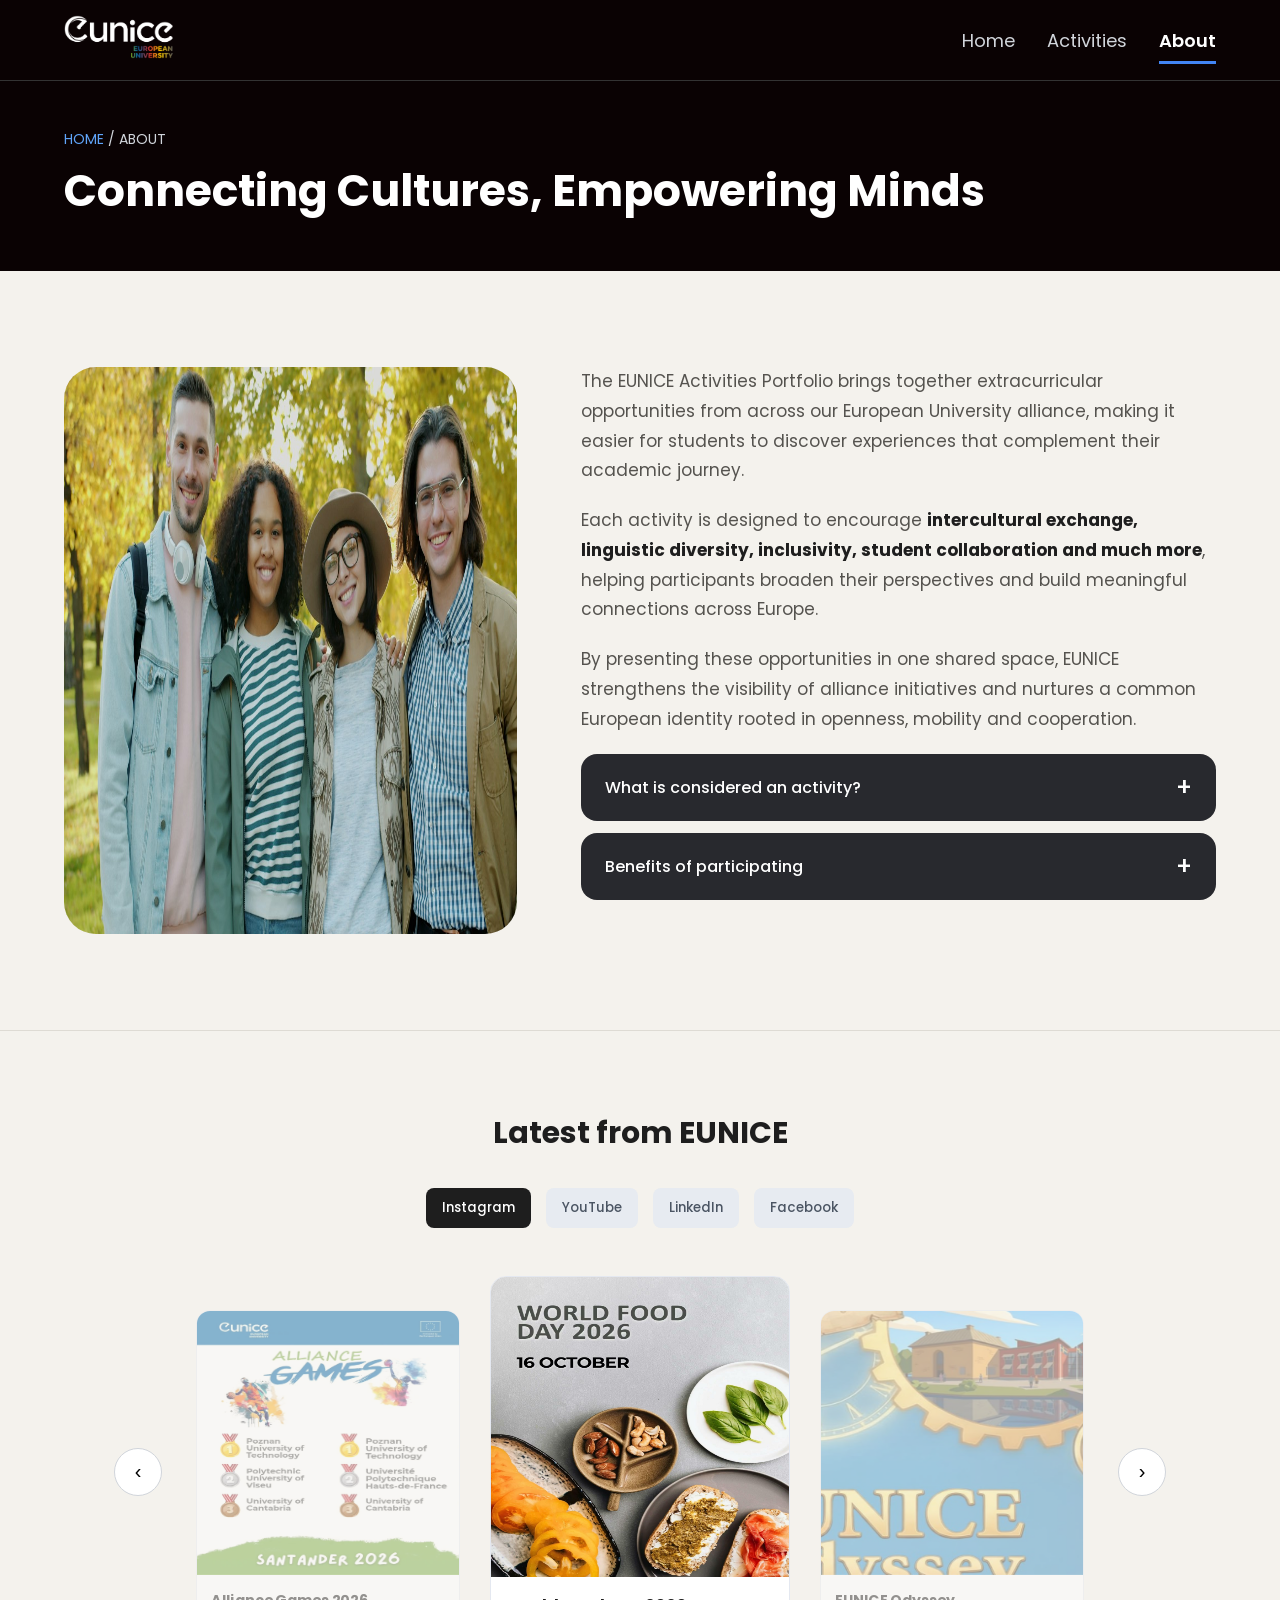
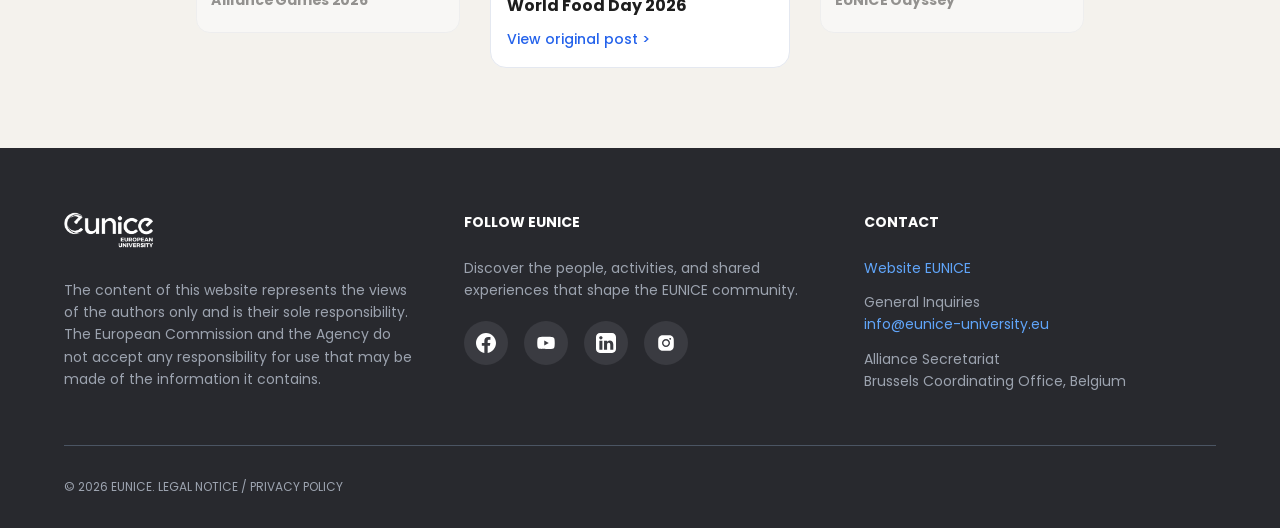
==== eunice/about.html @ 4d5aa2b0 "Início de implementação em PI2" ====
<!DOCTYPE html>
<html lang="en">
<head>
  <meta charset="UTF-8">
  <meta name="viewport" content="width=device-width, initial-scale=1.0">
  <title>About - EUNICE</title>
  <link rel="icon" href="favicon.svg">
  <link href="https://fonts.googleapis.com/css2?family=Poppins:wght@400;500;600;700&display=swap" rel="stylesheet">
  <link rel="stylesheet" href="css/style.css">
</head>
<body>
<header>
  <div class="container nav">
    <a href="index.html"><img src="assets/eunice-logo-negative.png" alt="EUNICE European University"></a>
    <button id="menu-btn" type="button">&#9776;</button>
    <ul id="menu">
      <li><a href="index.html">Home</a></li>
      <li><a href="#">Activities</a></li>
      <li><a href="about.html" class="active">About</a></li>
    </ul>
  </div>
</header>
<main class="about-page">
  <section class="page-banner">
    <div class="container">
      <div class="breadcrumb"><a href="index.html">Home</a> / About</div>
      <h1>Connecting Cultures, Empowering Minds</h1>
    </div>
  </section>

  <section class="container about-main">
    <div class="about-img">
      <img src="assets/about-students.jpg" alt="A diverse group of EUNICE students smiling together outdoors on campus">
    </div>
    <div class="about-text">
      <p>The EUNICE Activities Portfolio brings together extracurricular opportunities from across our European University alliance, making it easier for students to discover experiences that complement their academic journey.</p>
      <p>Each activity is designed to encourage <strong>intercultural exchange, linguistic diversity, inclusivity, student collaboration and much more</strong>, helping participants broaden their perspectives and build meaningful connections across Europe.</p>
      <p>By presenting these opportunities in one shared space, EUNICE strengthens the visibility of alliance initiatives and nurtures a common European identity rooted in openness, mobility and cooperation.</p>

      <div class="acc">
        <button class="acc-btn" type="button">What is considered an activity? <span>+</span></button>
        <div class="acc-body">Activities may include workshops, cultural events, language initiatives, student-led projects, volunteering and other learning experiences outside the formal curriculum.</div>
      </div>
      <div class="acc">
        <button class="acc-btn" type="button">Benefits of participating <span>+</span></button>
        <div class="acc-body">Participation fosters personal growth, intercultural awareness, new skills, and lasting connections among students across the EUNICE alliance. It promotes cognitive flexibility, communication, digital and intercultural competence, problem-solving, self-management, teamwork, and technical skills, empowering individuals to thrive in a changing world and make a meaningful impact on society.</div>
      </div>
    </div>
  </section>

  <section class="social" id="latest-social">
    <h2>Latest from EUNICE</h2>
    <div class="nets" id="nets"></div>
    <div class="carousel">
      <button class="arrow" id="p-prev" type="button">&lsaquo;</button>
      <div id="posts"></div>
      <button class="arrow" id="p-next" type="button">&rsaquo;</button>
    </div>
  </section>
</main>
<footer>
  <div class="container">
    <div class="foot-cols">
      <div>
        <a href="index.html"><img class="logo" src="assets/eunice-logo-white.png" alt="EUNICE"></a>
        <p>The content of this website represents the views of the authors only and is their sole responsibility. The European Commission and the Agency do not accept any responsibility for use that may be made of the information it contains.</p>
      </div>
      <div>
        <h2>Follow EUNICE</h2>
        <p>Discover the people, activities, and shared experiences that shape the EUNICE community.</p>
        <div class="social-icons">
          <a href="https://www.facebook.com/euniceuniversity/" target="_blank"><img src="assets/1bd27.svg" alt="Facebook"></a>
          <a href="https://www.youtube.com/@euniceuniversity" target="_blank"><img src="assets/2d2a8.svg" alt="YouTube"></a>
          <a href="https://www.linkedin.com/company/eunice-european-university/" target="_blank"><img src="assets/5a72d.svg" alt="LinkedIn"></a>
          <a href="https://www.instagram.com/eunice_uni_/" target="_blank"><img src="assets/a22d2.svg" alt="Instagram"></a>
        </div>
      </div>
      <div>
        <h2>Contact</h2>
        <ul>
          <li><a href="https://eunice-university.eu" target="_blank">Website EUNICE</a></li>
          <li>General Inquiries<br><a href="mailto:info@eunice-university.eu">info@eunice-university.eu</a></li>
          <li>Alliance Secretariat<br>Brussels Coordinating Office, Belgium</li>
        </ul>
      </div>
    </div>
    <div class="copy">&copy; 2026 EUNICE. LEGAL NOTICE / PRIVACY POLICY</div>
  </div>
</footer>
<script src="js/main.js"></script>
</body>
</html>
---- eunice/css/style.css ----
/* ===== Base ===== */
* { box-sizing: border-box; margin: 0; padding: 0; }
body { font-family: 'Poppins', sans-serif; color: #1e1e1e; background: #fff; }
a { text-decoration: none; color: inherit; }
img { max-width: 100%; }
ul { list-style: none; }
.container { max-width: 1200px; margin: 0 auto; padding: 0 24px; }

/* ===== Header ===== */
header { position: sticky; top: 0; z-index: 10; background: #0a0203; border-bottom: 1px solid #333; }
.nav { display: flex; justify-content: space-between; align-items: center; height: 80px; }
.nav img { height: 44px; }
.nav ul { display: flex; gap: 32px; }
.nav ul a { color: #d1d5db; font-size: 18px; padding: 8px 0; border-bottom: 3px solid transparent; }
.nav ul a:hover { color: #fff; }
.nav ul a.active { color: #fff; font-weight: 600; border-bottom-color: #4285f4; }
#menu-btn { display: none; background: none; border: 0; color: #fff; font-size: 28px; cursor: pointer; }

/* ===== Hero ===== */
.hero { background: #eaeaea; min-height: 620px; display: flex; align-items: center; padding: 64px 0; overflow: hidden; }
.hero .container { display: flex; align-items: center; gap: 48px; }
.hero-text { flex: 7; }
.hero h1 { font-size: 64px; line-height: 1.1; margin-bottom: 24px; }
.hero p { font-size: 22px; line-height: 1.6; color: #374151; margin-bottom: 32px; max-width: 640px; }
.btn { display: inline-block; background: #28292e; color: #fff; padding: 16px 32px; border-radius: 12px; font-weight: 600; transition: background 0.2s; }
.btn:hover { background: #000; }
.hero-img { flex: 5; position: relative; display: flex; justify-content: center; }
.hero-img img { width: 340px; }
.hero-img .ghost { position: absolute; top: 0; left: 50%; margin-left: -170px; }
.ghost1 { transform: rotate(35deg); opacity: 0.4; }
.ghost2 { transform: rotate(15deg); opacity: 0.7; }

/* ===== Estatísticas ===== */
.stats { background: #f8f9fa; border-top: 1px solid #e5e7eb; border-bottom: 1px solid #e5e7eb; padding: 56px 0; }
.stats .container { display: flex; text-align: center; }
.stat { flex: 1; padding: 0 16px; border-left: 1px solid #e5e7eb; }
.stat:first-child { border-left: 0; }
.stat strong { display: block; font-size: 56px; color: #2563eb; }
.stat span { display: block; font-size: 20px; font-weight: 600; text-transform: uppercase; margin-top: 8px; }
.stat p { color: #6b7280; font-size: 14px; margin-top: 4px; }

/* ===== Testemunhos ===== */
.testimonials { padding: 96px 0; text-align: center; }
.testimonials h2 { font-size: 44px; margin-bottom: 12px; }
.testimonials .sub { color: #4b5563; font-size: 18px; margin-bottom: 56px; }
.t-wrap { display: flex; align-items: center; gap: 20px; max-width: 1000px; margin: 0 auto; }
.arrow { width: 48px; height: 48px; flex-shrink: 0; border-radius: 50%; border: 1px solid #d1d5db; background: #fff; font-size: 20px; cursor: pointer; }
.arrow:hover { background: #f3f4f6; }
.t-card { flex: 1; display: flex; gap: 32px; align-items: center; background: #f9fafb; border: 1px solid #e5e7eb; border-radius: 24px; padding: 48px; text-align: left; }
.t-card img { width: 112px; height: 112px; border-radius: 50%; }
.stars { color: #fbbf24; margin-top: 12px; text-align: center; }
.t-card blockquote { font-size: 22px; font-style: italic; line-height: 1.6; margin-bottom: 16px; }
.t-card b { display: block; font-size: 20px; }
.t-card .role { color: #2563eb; font-weight: 500; }
.t-card .inst { color: #6b7280; font-size: 14px; }
.dots { display: flex; justify-content: center; gap: 10px; margin-top: 32px; }
.dots button { width: 10px; height: 10px; border: 0; border-radius: 5px; background: #d1d5db; cursor: pointer; }
.dots button.on { width: 32px; background: #2563eb; }

/* ===== About ===== */
.about-page { background: #f4f2ed; }
.page-banner { background: #0a0203; color: #fff; padding: 48px 0; }
.breadcrumb { font-size: 14px; text-transform: uppercase; margin-bottom: 8px; color: #d1d5db; }
.breadcrumb a { color: #60a5fa; }
.page-banner h1 { font-size: 44px; }
.about-main { display: flex; gap: 64px; align-items: flex-start; padding-top: 96px; padding-bottom: 96px; }
.about-img { flex: 5; }
.about-img img { width: 100%; aspect-ratio: 4 / 5; border-radius: 32px; display: block; }
.about-text { flex: 7; max-width: 680px; }
.about-text p { font-size: 17px; line-height: 1.75; color: #55534f; margin-bottom: 20px; }
.about-text strong { color: #1e1e1e; }
.acc { background: #28292e; color: #fff; border-radius: 16px; margin-top: 12px; overflow: hidden; }
.acc-btn { width: 100%; display: flex; justify-content: space-between; align-items: center; background: none; border: 0; color: #fff; font-family: inherit; font-size: 16px; font-weight: 500; text-align: left; padding: 16px 24px; cursor: pointer; }
.acc-btn span { font-size: 24px; }
.acc-body { display: none; padding: 20px 24px; border-top: 1px solid #444; color: #d1d5db; line-height: 1.7; }
.acc.open .acc-body { display: block; }

/* ===== Contact / Social ===== */
.social { background: #f4f2ed; border-top: 1px solid #dedbd4; padding: 80px 0; text-align: center; }
.social h2 { font-size: 30px; }
.nets { display: flex; justify-content: center; gap: 15px; margin: 32px 0 48px; }
.nets button { padding: 10px 16px; border: 0; border-radius: 8px; background: #e7ebf1; color: #4b5563; font-family: inherit; font-weight: 500; cursor: pointer; }
.nets button.sel { background: #1e1e1e; color: #fff; }
.carousel { display: flex; justify-content: center; align-items: center; gap: 16px; }
#posts { display: flex; align-items: center; justify-content: center; gap: 12px; }
.post { width: 300px; background: #fff; border: 1px solid #e4e8f0; border-radius: 16px; overflow: hidden; text-align: left; opacity: 0.45; transform: scale(0.88); cursor: pointer; }
.post.active { opacity: 1; transform: scale(1); cursor: default; }
.post img { width: 100%; height: 300px; background: #f3f4f6; display: block; }
.post div { padding: 16px; }
.post h3 { font-size: 16px; margin-bottom: 8px; }
.post a { color: #2563eb; font-size: 14px; font-weight: 500; }

/* ===== Footer ===== */
footer { background: #28292e; color: #fff; padding: 64px 0 32px; }
.foot-cols { display: flex; gap: 48px; padding-bottom: 40px; border-bottom: 1px solid #4b5563; }
.foot-cols > div { flex: 1; }
.foot-cols img.logo { height: 36px; margin-bottom: 24px; }
footer h2 { font-size: 14px; text-transform: uppercase; margin-bottom: 24px; }
footer p, footer li { color: #9ca3af; font-size: 14px; line-height: 1.6; margin-bottom: 12px; }
footer a { color: #60a5fa; }
.social-icons { display: flex; gap: 16px; margin-top: 20px; }
.social-icons a { width: 44px; height: 44px; border-radius: 50%; background: #3a3b41; display: flex; justify-content: center; align-items: center; }
.social-icons img { width: 20px; }
.copy { padding-top: 32px; font-size: 12px; color: #9ca3af; }

/* ===== Mobile ===== */
@media (max-width: 768px) {
  #menu-btn { display: block; }
  .nav ul { display: none; position: absolute; top: 80px; left: 0; right: 0; flex-direction: column; gap: 0; background: #0a0203; padding: 12px 24px; }
  .nav ul.open { display: flex; }
  .nav ul a { display: block; padding: 12px 0; }
  .hero .container, .stats .container, .about-main, .foot-cols { flex-direction: column; }
  .hero h1 { font-size: 40px; }
  .stat { border-left: 0; border-top: 1px solid #e5e7eb; padding: 24px 0; }
  .stat:first-child { border-top: 0; }
  .t-card { flex-direction: column; padding: 24px; }
  .post.side { display: none; }
  .page-banner h1 { font-size: 30px; }
}
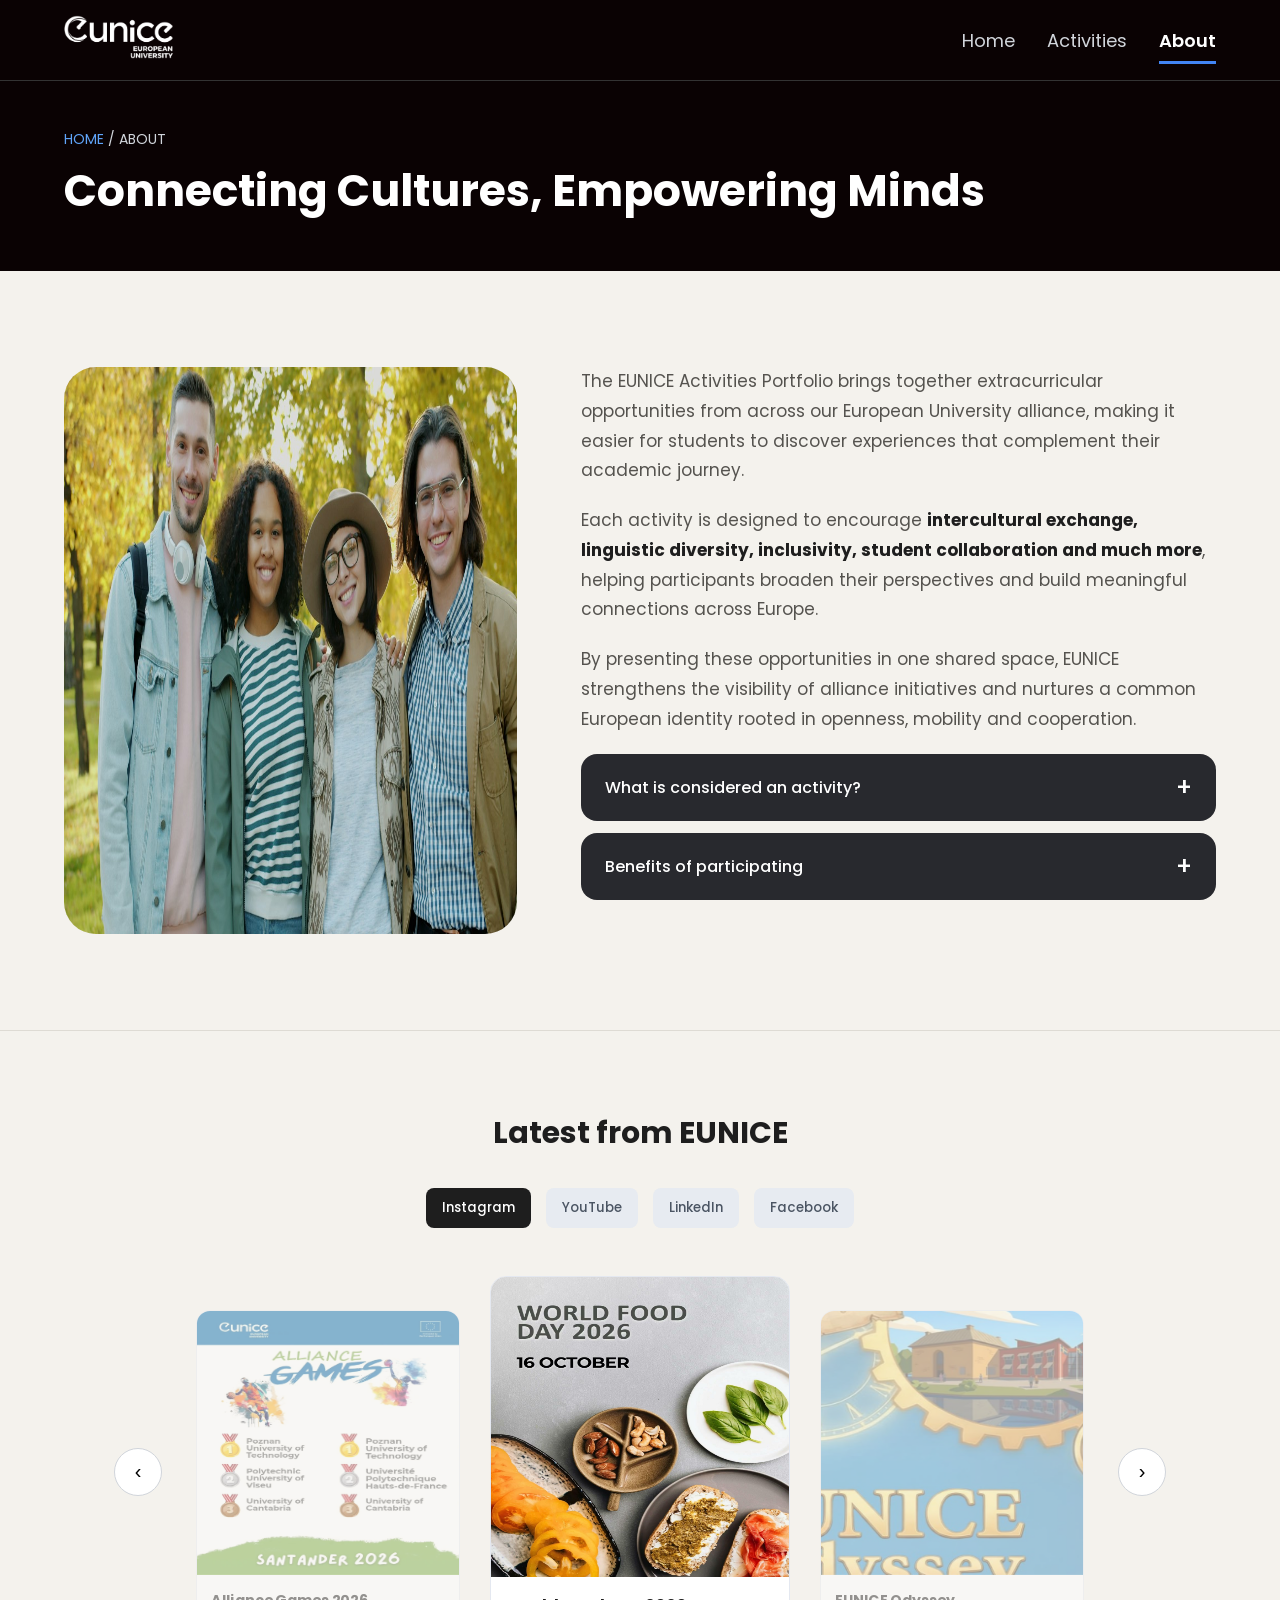
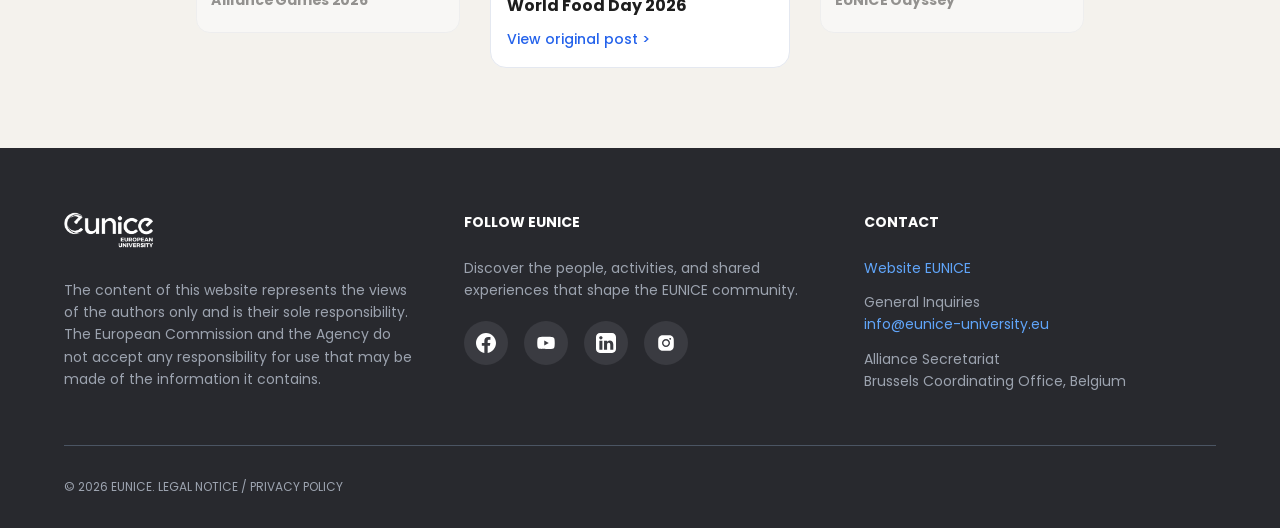
==== commit e3a71233: "simples_mudança_de_logo_numeros" ====
--- a/eunice/about.html
+++ b/eunice/about.html
@@ -11,7 +11,7 @@
 <body>
 <header>
   <div class="container nav">
-    <a href="index.html"><img src="assets/eunice-logo-negative.png" alt="EUNICE European University"></a>
+    <a href="index.html"><img src="assets/eunice-logo-white.png" alt="EUNICE European University"></a>
     <button id="menu-btn" type="button">&#9776;</button>
     <ul id="menu">
       <li><a href="index.html">Home</a></li>
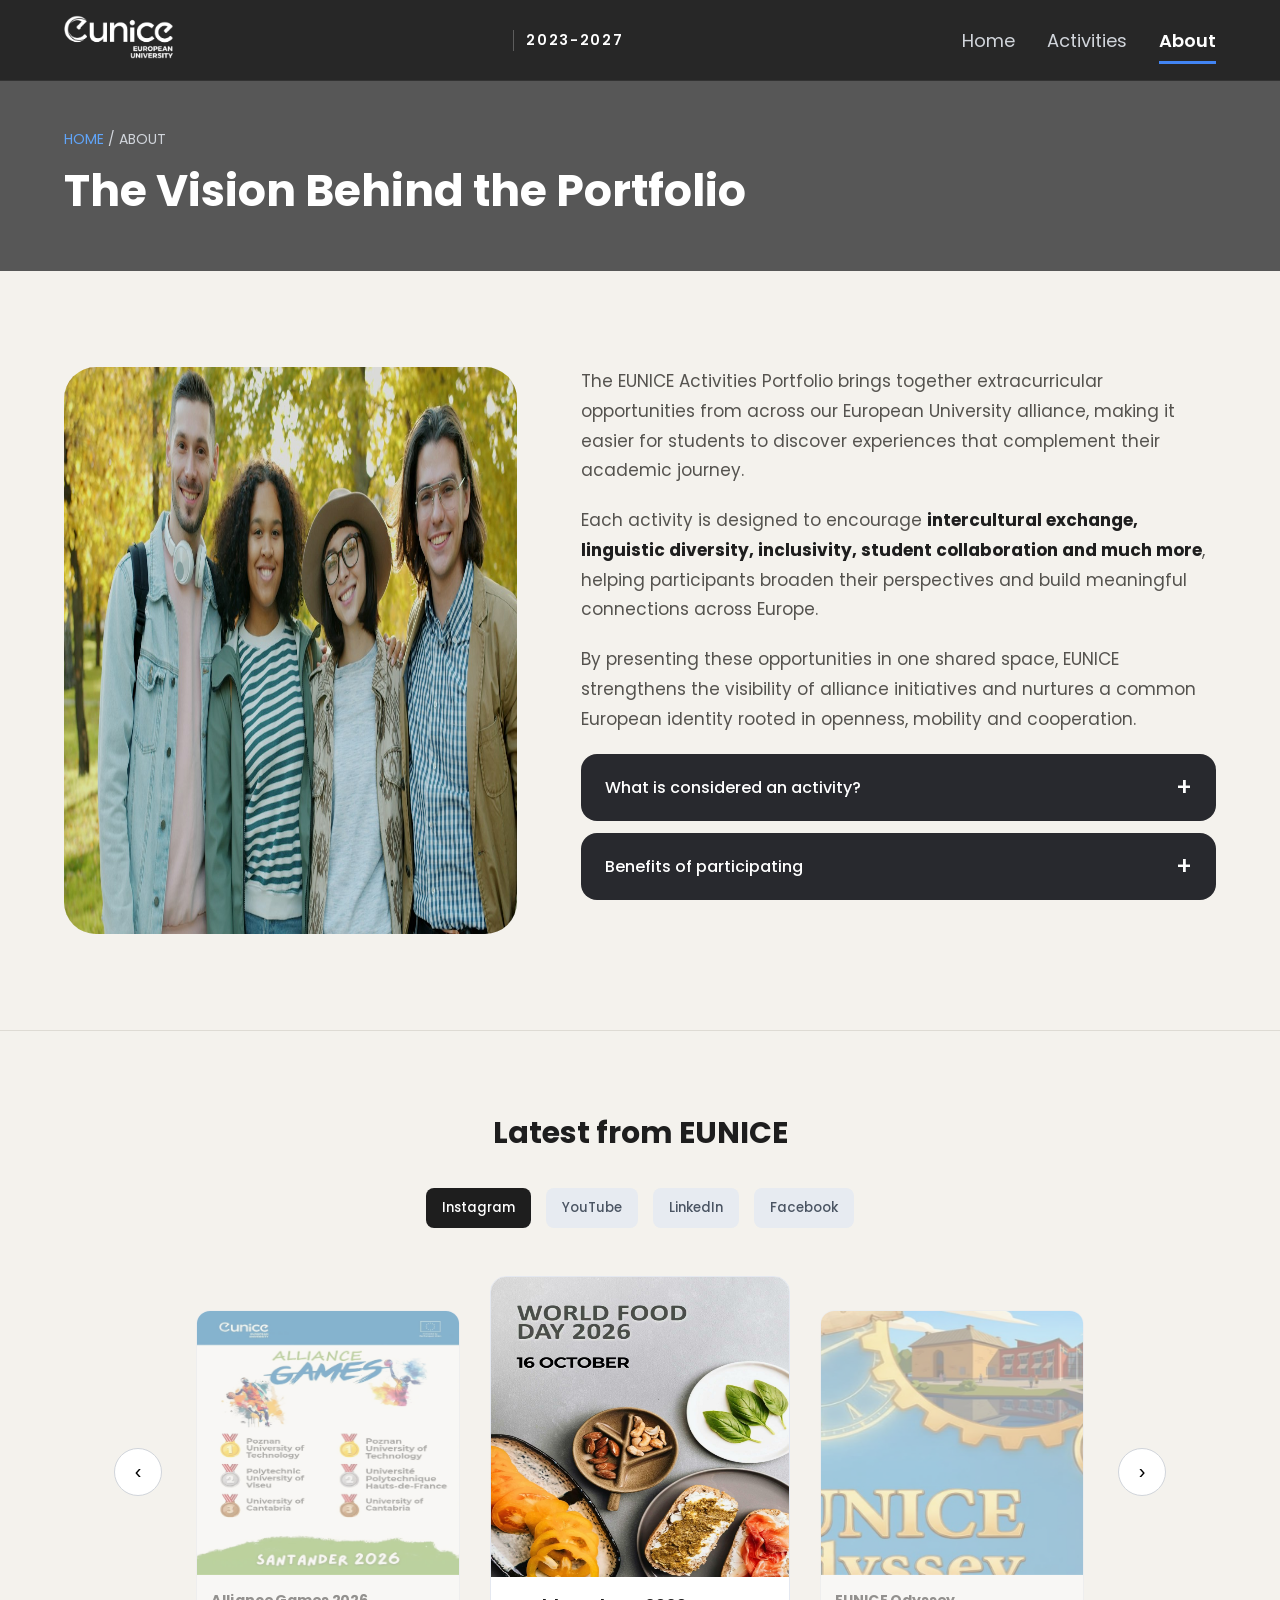
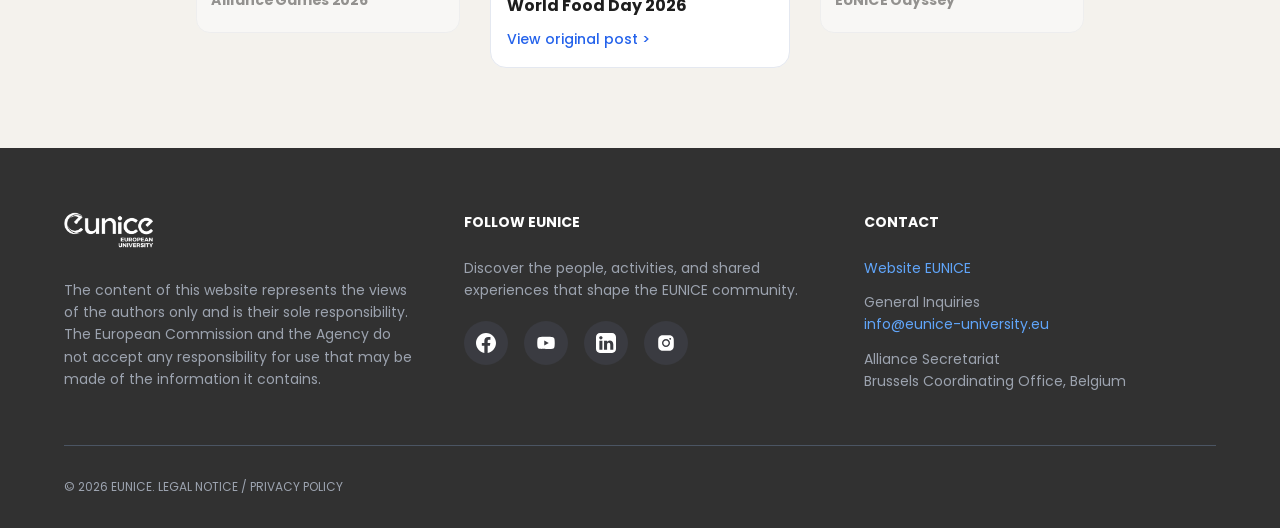
==== commit f8966152: "mudanças_na_hero/navbar_19nov" ====
--- a/eunice/about.html
+++ b/eunice/about.html
@@ -12,6 +12,7 @@
 <header>
   <div class="container nav">
     <a href="index.html"><img src="assets/eunice-logo-white.png" alt="EUNICE European University"></a>
+      <span class="brand-years">2023-2027</span>
     <button id="menu-btn" type="button">&#9776;</button>
     <ul id="menu">
       <li><a href="index.html">Home</a></li>
@@ -24,7 +25,7 @@
   <section class="page-banner">
     <div class="container">
       <div class="breadcrumb"><a href="index.html">Home</a> / About</div>
-      <h1>Connecting Cultures, Empowering Minds</h1>
+      <h1>The Vision Behind the Portfolio</h1>
     </div>
   </section>
 
--- a/eunice/css/style.css
+++ b/eunice/css/style.css
@@ -1,120 +1,642 @@
 
 /* ===== Base ===== */
-* { box-sizing: border-box; margin: 0; padding: 0; }
-body { font-family: 'Poppins', sans-serif; color: #1e1e1e; background: #fff; }
-a { text-decoration: none; color: inherit; }
-img { max-width: 100%; }
-ul { list-style: none; }
-.container { max-width: 1200px; margin: 0 auto; padding: 0 24px; }
+* { 
+  box-sizing: border-box; 
+  margin: 0; 
+  padding: 0; 
+}
+
+body {
+   font-family: 'Poppins', sans-serif; 
+   color: #1e1e1e; 
+   background: #fff; 
+  }
+
+a {
+   text-decoration: none; 
+   color: inherit; 
+  }
+
+img {
+   max-width: 100%; 
+  }
+
+ul {
+   list-style: none; 
+  }
+
+.container {
+   max-width: 1200px; 
+   margin: 0 auto; 
+   padding: 0 24px; 
+  }
 
 /* ===== Header ===== */
-header { position: sticky; top: 0; z-index: 10; background: #0a0203; border-bottom: 1px solid #333; }
-.nav { display: flex; justify-content: space-between; align-items: center; height: 80px; }
-.nav img { height: 44px; }
-.nav ul { display: flex; gap: 32px; }
-.nav ul a { color: #d1d5db; font-size: 18px; padding: 8px 0; border-bottom: 3px solid transparent; }
-.nav ul a:hover { color: #fff; }
-.nav ul a.active { color: #fff; font-weight: 600; border-bottom-color: #4285f4; }
-#menu-btn { display: none; background: none; border: 0; color: #fff; font-size: 28px; cursor: pointer; }
+header {
+   position: sticky; 
+   top: 0; 
+   z-index: 10; 
+   background:  #272727 ; 
+   border-bottom: 1px solid #333; 
+  }
+
+.nav {
+   display: flex; 
+   justify-content: space-between; 
+   align-items: center; 
+   height: 80px; 
+  }
+
+.nav img { 
+  height: 44px; 
+}
+
+.nav ul { 
+  display: flex; 
+  gap: 32px; 
+}
+
+.nav ul a {
+   color: #d1d5db; 
+   font-size: 18px; 
+   padding: 8px 0; 
+   border-bottom: 3px solid transparent; 
+  }
+
+.nav ul a:hover {
+   color: #fff; 
+  }
+
+.nav ul a.active {
+   color: #fff; 
+   font-weight: 600; 
+   border-bottom-color: #4285f4; 
+  }
+
+.brand {
+  display: flex;
+  align-items: center;
+  justify-content: flex-start;
+  gap: 0.75rem;
+  margin-right: auto;
+  flex: 0 0 auto;
+}
+
+.brand a {
+  display: flex;
+  flex: 0 0 auto;
+}
+
+.brand img {
+  display: block;
+  width: auto;
+  max-width: none;
+  height: 50px;
+}
+
+.brand-years {
+  color: #fff;
+  font-family: "Poppins", sans-serif;
+  font-size: 0.875rem;
+  font-weight: 600;
+  letter-spacing: 0.12em;
+  padding-left: 0.75rem;
+  border-left: 1px solid rgba(255, 255, 255, 0.25);
+}
+
+@media (max-width: 640px) {
+  .brand-years {
+    font-size: 0.75rem;
+    padding-left: 0.5rem;
+  }
+}
+
+#menu-btn {
+   display: none; 
+   background: none; 
+   border: 0; 
+   color: #fff; 
+   font-size: 28px; 
+   cursor: pointer; 
+  }
 
 /* ===== Hero ===== */
-.hero { background: #eaeaea; min-height: 620px; display: flex; align-items: center; padding: 64px 0; overflow: hidden; }
-.hero .container { display: flex; align-items: center; gap: 48px; }
-.hero-text { flex: 7; }
-.hero h1 { font-size: 64px; line-height: 1.1; margin-bottom: 24px; }
-.hero p { font-size: 22px; line-height: 1.6; color: #374151; margin-bottom: 32px; max-width: 640px; }
-.btn { display: inline-block; background: #28292e; color: #fff; padding: 16px 32px; border-radius: 12px; font-weight: 600; transition: background 0.2s; }
-.btn:hover { background: #000; }
-.hero-img { flex: 5; position: relative; display: flex; justify-content: center; }
-.hero-img img { width: 340px; }
-.hero-img .ghost { position: absolute; top: 0; left: 50%; margin-left: -170px; }
+.hero {
+   background: #eaeaea; 
+   min-height: 620px; 
+   display: flex; 
+   align-items: center; 
+   padding: 64px 0; 
+   overflow: hidden; 
+  }
+
+.hero .container {
+   display: flex; 
+   align-items: center; 
+   gap: 48px; 
+  }
+
+.hero-text {
+   flex: 7; 
+  }
+
+.hero h1 {
+   font-size: 64px; 
+   line-height: 1.1; 
+   margin-bottom: 24px; 
+  }
+
+.hero p {
+   font-size: 22px; 
+   line-height: 1.6; 
+   color: #374151; 
+   margin-bottom: 32px;
+   max-width: 640px; 
+}
+
+.btn {
+   display: inline-block; 
+   background: #28292e; 
+   color: #fff; 
+   padding: 16px 32px; 
+   border-radius: 12px; 
+   font-weight: 600; 
+   transition: background 0.2s; 
+  }
+
+.btn:hover {
+   background: #000; 
+  }
+
+.hero-img {
+   flex: 5; 
+   position: relative; 
+   display: flex; 
+   justify-content: center; 
+  }
+
+.hero-img img 
+{
+   width: 300px; 
+}
+
+.hero-img .ghost 
+{
+   position: absolute; 
+   top: 0; 
+   left: 50%; 
+   margin-left: -170px; 
+}
+
 .ghost1 { transform: rotate(35deg); opacity: 0.4; }
 .ghost2 { transform: rotate(15deg); opacity: 0.7; }
 
 /* ===== Estatísticas ===== */
-.stats { background: #f8f9fa; border-top: 1px solid #e5e7eb; border-bottom: 1px solid #e5e7eb; padding: 56px 0; }
-.stats .container { display: flex; text-align: center; }
-.stat { flex: 1; padding: 0 16px; border-left: 1px solid #e5e7eb; }
+.stats 
+{ 
+  background: #f8f9fa; 
+  border-top: 1px solid #e5e7eb; 
+  border-bottom: 1px solid #e5e7eb; 
+  padding: 56px 0; 
+}
+.stats .container {
+   display: flex; 
+   text-align: center; 
+  }
+
+.stat {
+   flex: 1; 
+   padding: 0 16px; 
+   border-left: 1px solid #e5e7eb; 
+  }
+
 .stat:first-child { border-left: 0; }
-.stat strong { display: block; font-size: 56px; color: #2563eb; }
-.stat span { display: block; font-size: 20px; font-weight: 600; text-transform: uppercase; margin-top: 8px; }
-.stat p { color: #6b7280; font-size: 14px; margin-top: 4px; }
+
+.stat strong { 
+  display: block; 
+  font-size: 56px; 
+  color: #2563eb; 
+}
+
+.stat span {
+   display: block; 
+   font-size: 20px; 
+   font-weight: 600; 
+   text-transform: uppercase; 
+   margin-top: 8px; 
+  }
+  
+.stat p { 
+  color: #6b7280; 
+  font-size: 14px; 
+  margin-top: 4px; 
+}
 
 /* ===== Testemunhos ===== */
-.testimonials { padding: 96px 0; text-align: center; }
-.testimonials h2 { font-size: 44px; margin-bottom: 12px; }
-.testimonials .sub { color: #4b5563; font-size: 18px; margin-bottom: 56px; }
-.t-wrap { display: flex; align-items: center; gap: 20px; max-width: 1000px; margin: 0 auto; }
-.arrow { width: 48px; height: 48px; flex-shrink: 0; border-radius: 50%; border: 1px solid #d1d5db; background: #fff; font-size: 20px; cursor: pointer; }
-.arrow:hover { background: #f3f4f6; }
-.t-card { flex: 1; display: flex; gap: 32px; align-items: center; background: #f9fafb; border: 1px solid #e5e7eb; border-radius: 24px; padding: 48px; text-align: left; }
-.t-card img { width: 112px; height: 112px; border-radius: 50%; }
-.stars { color: #fbbf24; margin-top: 12px; text-align: center; }
-.t-card blockquote { font-size: 22px; font-style: italic; line-height: 1.6; margin-bottom: 16px; }
-.t-card b { display: block; font-size: 20px; }
-.t-card .role { color: #2563eb; font-weight: 500; }
-.t-card .inst { color: #6b7280; font-size: 14px; }
-.dots { display: flex; justify-content: center; gap: 10px; margin-top: 32px; }
-.dots button { width: 10px; height: 10px; border: 0; border-radius: 5px; background: #d1d5db; cursor: pointer; }
-.dots button.on { width: 32px; background: #2563eb; }
+.testimonials { 
+  padding: 96px 0; 
+  text-align: center; 
+}
+
+.testimonials h2 {
+   font-size: 44px; 
+   margin-bottom: 12px; 
+  }
+
+.testimonials .sub {
+   color: #4b5563; 
+   font-size: 18px; 
+   margin-bottom: 56px; 
+  }
+
+.t-wrap { 
+  display: flex; 
+  align-items: center; 
+  gap: 20px; 
+  max-width: 1000px; 
+  margin: 0 auto; 
+}
+
+.arrow { 
+  width: 48px; 
+  height: 48px; 
+  flex-shrink: 0; 
+  border-radius: 50%; 
+  border: 1px solid #d1d5db; 
+  background: #fff; 
+  font-size: 20px; 
+  cursor: pointer; 
+}
+
+.arrow:hover { 
+  background: #f3f4f6; 
+}
+
+.t-card { 
+  flex: 1; 
+  display: flex; 
+  gap: 32px; 
+  align-items: center; 
+  background: #f9fafb; 
+  border: 1px solid #e5e7eb; 
+  border-radius: 24px; 
+  padding: 48px; 
+  text-align: left; 
+}
+
+.t-card img {
+   width: 112px; 
+   height: 112px; 
+   border-radius: 50%; 
+  }
+
+.stars {
+   color: #fbbf24; 
+   margin-top: 12px; 
+   text-align: center; 
+  }
+
+.t-card blockquote { 
+  font-size: 22px; 
+  font-style: italic; 
+  line-height: 1.6; 
+  margin-bottom: 16px; 
+}
+
+.t-card b { 
+  display: block; 
+  font-size: 20px; 
+}
+
+.t-card .role { 
+  color: #2563eb; 
+  font-weight: 500; 
+}
+
+.t-card .inst { 
+  color: #6b7280; 
+  font-size: 14px; 
+}
+
+.dots { 
+  display: flex; 
+  justify-content: center; 
+  gap: 10px; 
+  margin-top: 32px; 
+}
+
+.dots button { 
+  width: 10px;
+  height: 10px; 
+  border: 0; 
+  border-radius: 5px; 
+  background: #d1d5db; 
+  cursor: pointer; 
+}
+
+.dots button.on { 
+  width: 32px; 
+  background: #2563eb; 
+}
 
 /* ===== About ===== */
-.about-page { background: #f4f2ed; }
-.page-banner { background: #0a0203; color: #fff; padding: 48px 0; }
-.breadcrumb { font-size: 14px; text-transform: uppercase; margin-bottom: 8px; color: #d1d5db; }
-.breadcrumb a { color: #60a5fa; }
-.page-banner h1 { font-size: 44px; }
-.about-main { display: flex; gap: 64px; align-items: flex-start; padding-top: 96px; padding-bottom: 96px; }
-.about-img { flex: 5; }
-.about-img img { width: 100%; aspect-ratio: 4 / 5; border-radius: 32px; display: block; }
-.about-text { flex: 7; max-width: 680px; }
-.about-text p { font-size: 17px; line-height: 1.75; color: #55534f; margin-bottom: 20px; }
-.about-text strong { color: #1e1e1e; }
-.acc { background: #28292e; color: #fff; border-radius: 16px; margin-top: 12px; overflow: hidden; }
-.acc-btn { width: 100%; display: flex; justify-content: space-between; align-items: center; background: none; border: 0; color: #fff; font-family: inherit; font-size: 16px; font-weight: 500; text-align: left; padding: 16px 24px; cursor: pointer; }
-.acc-btn span { font-size: 24px; }
-.acc-body { display: none; padding: 20px 24px; border-top: 1px solid #444; color: #d1d5db; line-height: 1.7; }
-.acc.open .acc-body { display: block; }
+.about-page { 
+  background: #f4f2ed; 
+}
+
+.page-banner { 
+  background: #575757 ; 
+  color: #fff; 
+  padding: 48px 0; 
+}
+
+.breadcrumb { 
+  font-size: 14px; 
+  text-transform: uppercase; 
+  margin-bottom: 8px; 
+  color: #d1d5db; 
+}
+
+.breadcrumb a { 
+  color: #60a5fa; 
+}
+
+.page-banner h1 { 
+  font-size: 44px; 
+}
+
+.about-main { 
+  display: flex; 
+  gap: 64px; 
+  align-items: flex-start; 
+  padding-top: 96px; 
+  padding-bottom: 96px; 
+}
+
+.about-img { 
+  flex: 5; 
+}
+
+.about-img img { 
+  width: 100%; 
+  aspect-ratio: 4 / 5; 
+  border-radius: 32px; 
+  display: block; 
+}
+
+.about-text { 
+  flex: 7; 
+  max-width: 680px; 
+}
+
+.about-text p { 
+  font-size: 17px; 
+  line-height: 1.75; 
+  color: #55534f; 
+  margin-bottom: 20px; 
+}
+
+.about-text strong { 
+  color: #1e1e1e; 
+}
+
+.acc { 
+  background: #28292e; 
+  color: #fff; 
+  border-radius: 16px; 
+  margin-top: 12px; 
+  overflow: hidden; 
+}
+
+.acc-btn { 
+  width: 100%; 
+  display: flex; 
+  justify-content: space-between; 
+  align-items: center; 
+  background: none; 
+  border: 0; 
+  color: #fff; 
+  font-family: inherit; 
+  font-size: 16px; 
+  font-weight: 500; 
+  text-align: left; 
+  padding: 16px 24px; 
+  cursor: pointer; 
+}
+
+.acc-btn span { 
+  font-size: 24px; 
+}
+
+.acc-body { 
+  display: none; 
+  padding: 20px 24px; 
+  border-top: 1px solid #444; 
+  color: #d1d5db; 
+  line-height: 1.7; 
+}
+
+.acc.open .acc-body { 
+  display: block; 
+}
 
 /* ===== Contact / Social ===== */
-.social { background: #f4f2ed; border-top: 1px solid #dedbd4; padding: 80px 0; text-align: center; }
-.social h2 { font-size: 30px; }
-.nets { display: flex; justify-content: center; gap: 15px; margin: 32px 0 48px; }
-.nets button { padding: 10px 16px; border: 0; border-radius: 8px; background: #e7ebf1; color: #4b5563; font-family: inherit; font-weight: 500; cursor: pointer; }
-.nets button.sel { background: #1e1e1e; color: #fff; }
-.carousel { display: flex; justify-content: center; align-items: center; gap: 16px; }
-#posts { display: flex; align-items: center; justify-content: center; gap: 12px; }
-.post { width: 300px; background: #fff; border: 1px solid #e4e8f0; border-radius: 16px; overflow: hidden; text-align: left; opacity: 0.45; transform: scale(0.88); cursor: pointer; }
-.post.active { opacity: 1; transform: scale(1); cursor: default; }
-.post img { width: 100%; height: 300px; background: #f3f4f6; display: block; }
-.post div { padding: 16px; }
-.post h3 { font-size: 16px; margin-bottom: 8px; }
-.post a { color: #2563eb; font-size: 14px; font-weight: 500; }
+.social { 
+  background: #f4f2ed; 
+  border-top: 1px solid #dedbd4; 
+  padding: 80px 0; 
+  text-align: center; 
+}
+
+.social h2 { 
+  font-size: 30px; 
+}
+
+.nets { 
+  display: flex; 
+  justify-content: center; 
+  gap: 15px; 
+  margin: 32px 0 48px; 
+}
+
+.nets button { 
+  padding: 10px 16px; 
+  border: 0; 
+  border-radius: 8px;
+  background: #e7ebf1; 
+  color: #4b5563; 
+  font-family: inherit; 
+  font-weight: 500; 
+  cursor: pointer;
+}
+
+.nets button.sel { 
+  background: #1e1e1e; 
+  color: #fff; 
+}
+
+.carousel { 
+  display: flex; 
+  justify-content: center; 
+  align-items: center; 
+  gap: 16px; 
+}
+
+#posts { 
+  display: flex; 
+  align-items: center; 
+  justify-content: center; 
+  gap: 12px; 
+}
+
+.post { 
+  width: 300px; 
+  background: #fff; 
+  border: 1px solid #e4e8f0; 
+  border-radius: 16px; 
+  overflow: hidden; 
+  text-align: left; 
+  opacity: 0.45; 
+  transform: scale(0.88); 
+  cursor: pointer; 
+}
+
+.post.active { 
+  opacity: 1; 
+  transform: scale(1); 
+  cursor: default; 
+}
+
+.post img { 
+  width: 100%; 
+  height: 300px; 
+  background: #f3f4f6; 
+  display: block; 
+}
+
+.post div { 
+  padding: 16px; 
+}
+
+.post h3 { 
+  font-size: 16px; 
+  margin-bottom: 8px; 
+}
+
+.post a { 
+  color: #2563eb; 
+  font-size: 14px; 
+  font-weight: 500; 
+}
 
 /* ===== Footer ===== */
-footer { background: #28292e; color: #fff; padding: 64px 0 32px; }
-.foot-cols { display: flex; gap: 48px; padding-bottom: 40px; border-bottom: 1px solid #4b5563; }
-.foot-cols > div { flex: 1; }
-.foot-cols img.logo { height: 36px; margin-bottom: 24px; }
-footer h2 { font-size: 14px; text-transform: uppercase; margin-bottom: 24px; }
-footer p, footer li { color: #9ca3af; font-size: 14px; line-height: 1.6; margin-bottom: 12px; }
-footer a { color: #60a5fa; }
-.social-icons { display: flex; gap: 16px; margin-top: 20px; }
-.social-icons a { width: 44px; height: 44px; border-radius: 50%; background: #3a3b41; display: flex; justify-content: center; align-items: center; }
-.social-icons img { width: 20px; }
-.copy { padding-top: 32px; font-size: 12px; color: #9ca3af; }
+footer { 
+  background: #313131; 
+  color: #fff; 
+  padding: 64px 0 32px; 
+}
+
+.foot-cols { 
+  display: flex; 
+  gap: 48px; 
+  padding-bottom: 40px; 
+  border-bottom: 1px solid #4b5563; 
+}
+
+.foot-cols > div { 
+  flex: 1; 
+}
+
+.foot-cols img.logo { 
+  height: 36px; 
+  margin-bottom: 24px; 
+}
+
+footer h2 { 
+  font-size: 14px; 
+  text-transform: uppercase; 
+  margin-bottom: 24px; 
+}
+
+footer p, footer li { 
+  color: #9ca3af; 
+  font-size: 14px; 
+  line-height: 1.6; 
+  margin-bottom: 12px; 
+}
+
+footer a { 
+  color: #60a5fa; 
+}
+
+.social-icons { 
+  display: flex; 
+  gap: 16px; 
+  margin-top: 20px; 
+}
+
+.social-icons a { 
+  width: 44px; 
+  height: 44px; 
+  border-radius: 50%; 
+  background: #3a3b41; 
+  display: flex; 
+  justify-content: center; 
+  align-items: center; 
+}
+
+.social-icons img { 
+  width: 20px; 
+}
+
+.copy { 
+  padding-top: 32px; 
+  font-size: 12px; 
+  color: #9ca3af; 
+}
 
 /* ===== Mobile ===== */
 @media (max-width: 768px) {
+
   #menu-btn { display: block; }
-  .nav ul { display: none; position: absolute; top: 80px; left: 0; right: 0; flex-direction: column; gap: 0; background: #0a0203; padding: 12px 24px; }
+
+  .nav ul { 
+    display: none; 
+    position: absolute; 
+    top: 80px; 
+    left: 0; 
+    right: 0; 
+    flex-direction: column; 
+    gap: 0; 
+    background: #0a0203; 
+    padding: 12px 24px; 
+  }
+
   .nav ul.open { display: flex; }
-  .nav ul a { display: block; padding: 12px 0; }
+
+  .nav ul a { 
+    display: block; 
+    padding: 12px 0; 
+  }
+
   .hero .container, .stats .container, .about-main, .foot-cols { flex-direction: column; }
   .hero h1 { font-size: 40px; }
-  .stat { border-left: 0; border-top: 1px solid #e5e7eb; padding: 24px 0; }
+
+  .stat { 
+    border-left: 0; 
+    border-top: 1px solid #e5e7eb; 
+    padding: 24px 0; 
+  }
+
   .stat:first-child { border-top: 0; }
-  .t-card { flex-direction: column; padding: 24px; }
+
+  .t-card { 
+    flex-direction: column; 
+    padding: 24px; 
+  }
+
   .post.side { display: none; }
   .page-banner h1 { font-size: 30px; }
+
+  
 }
